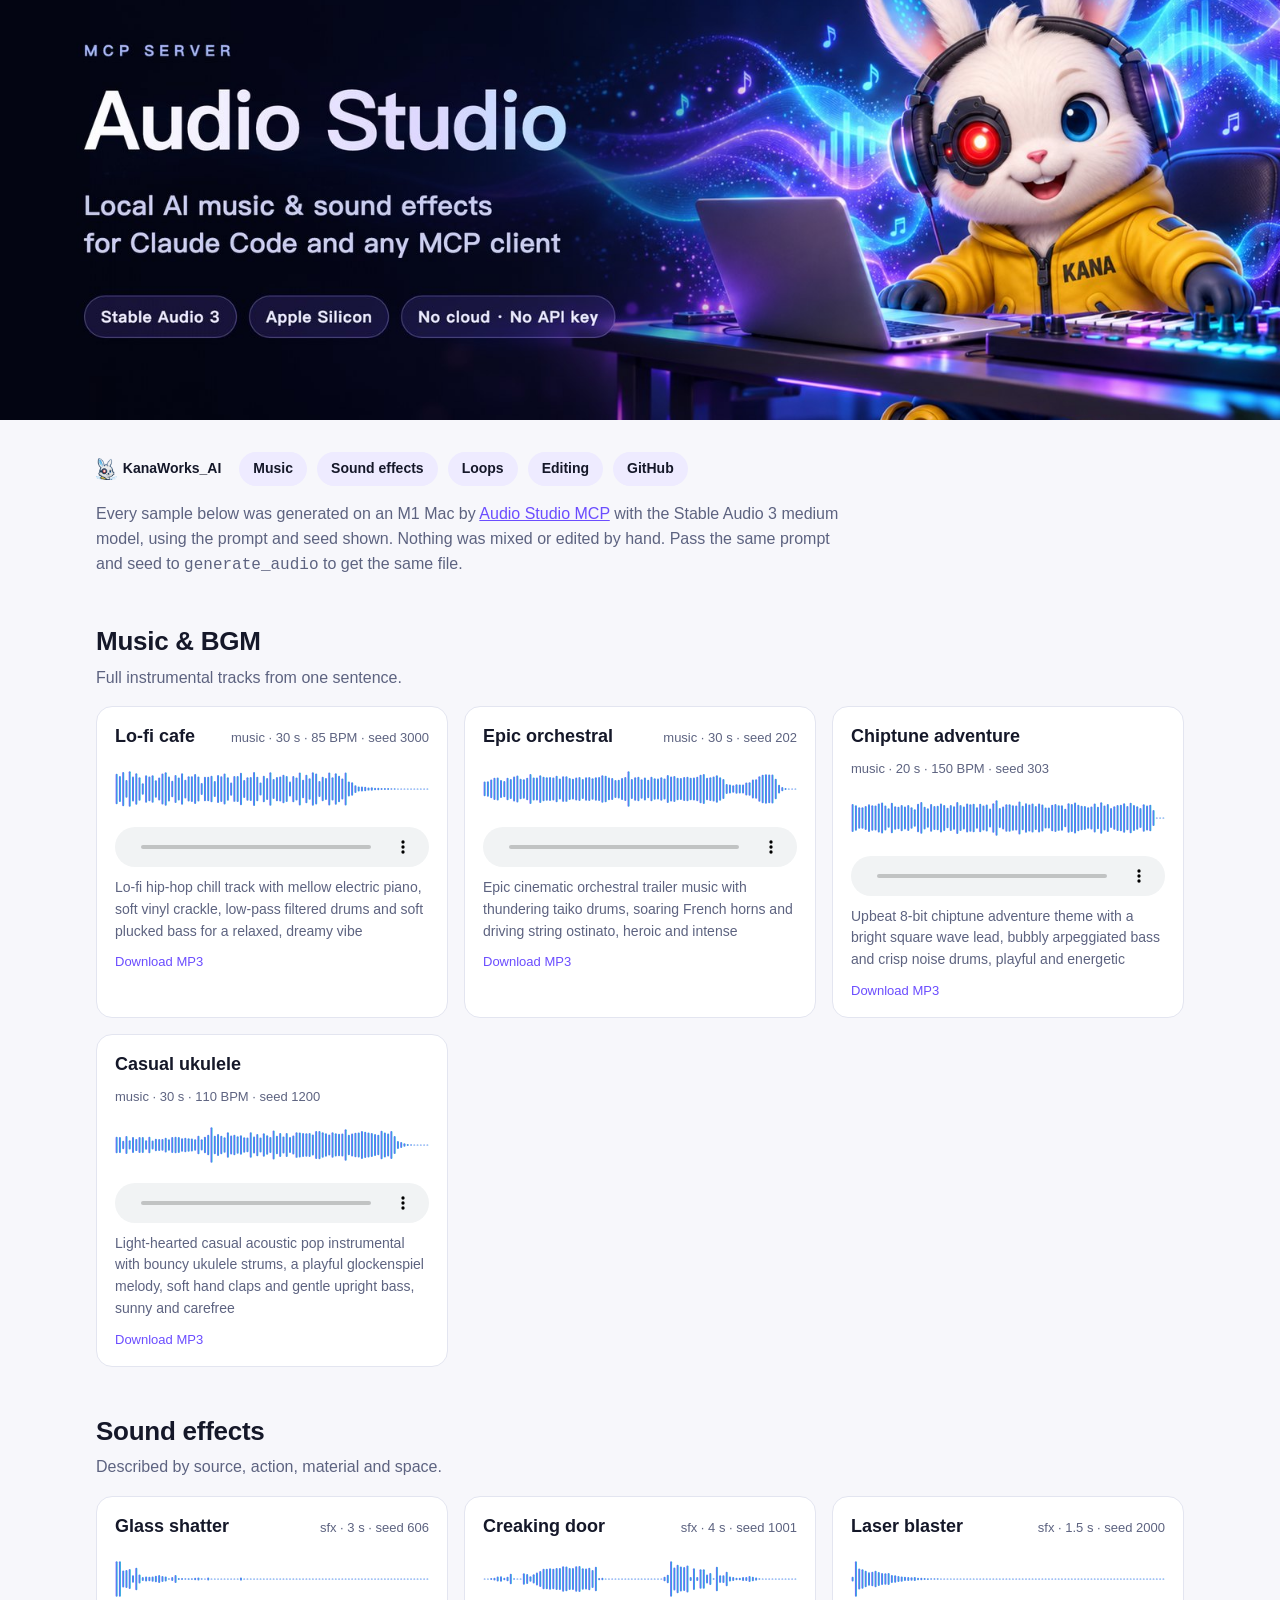
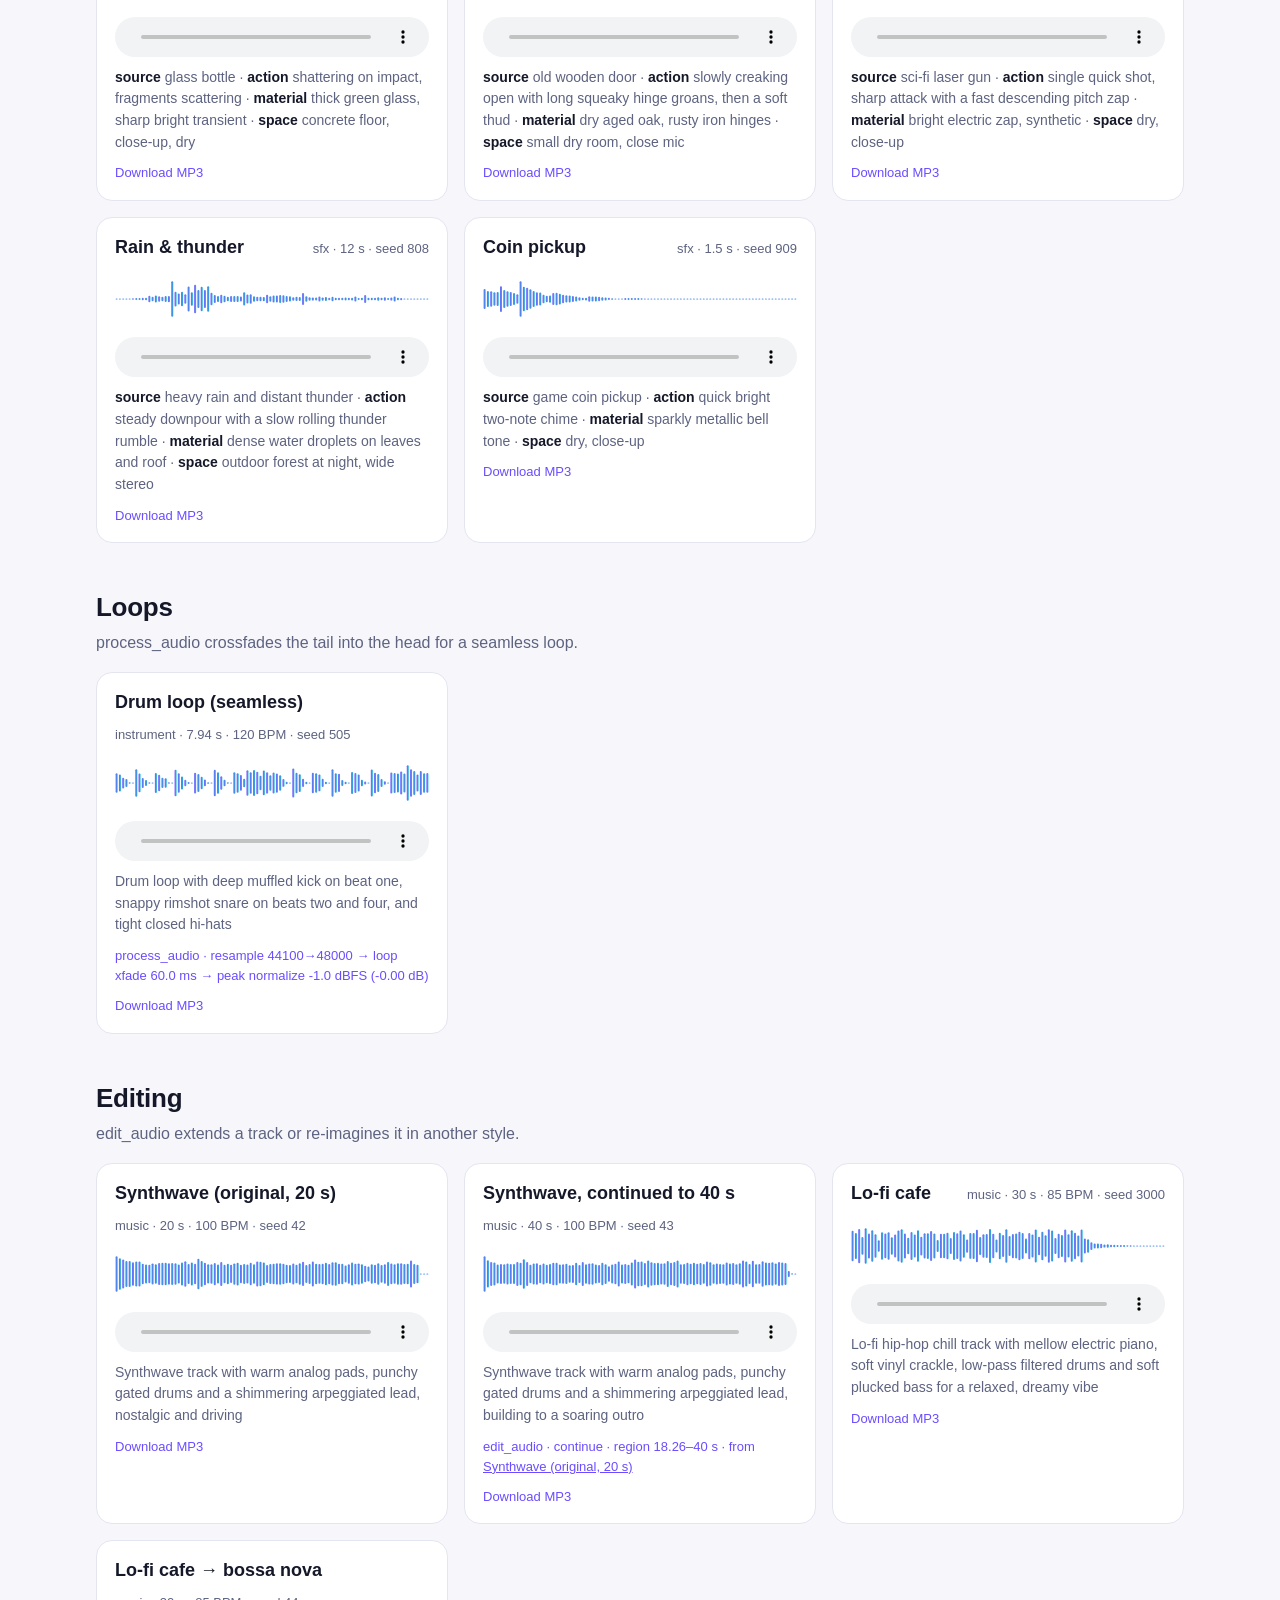
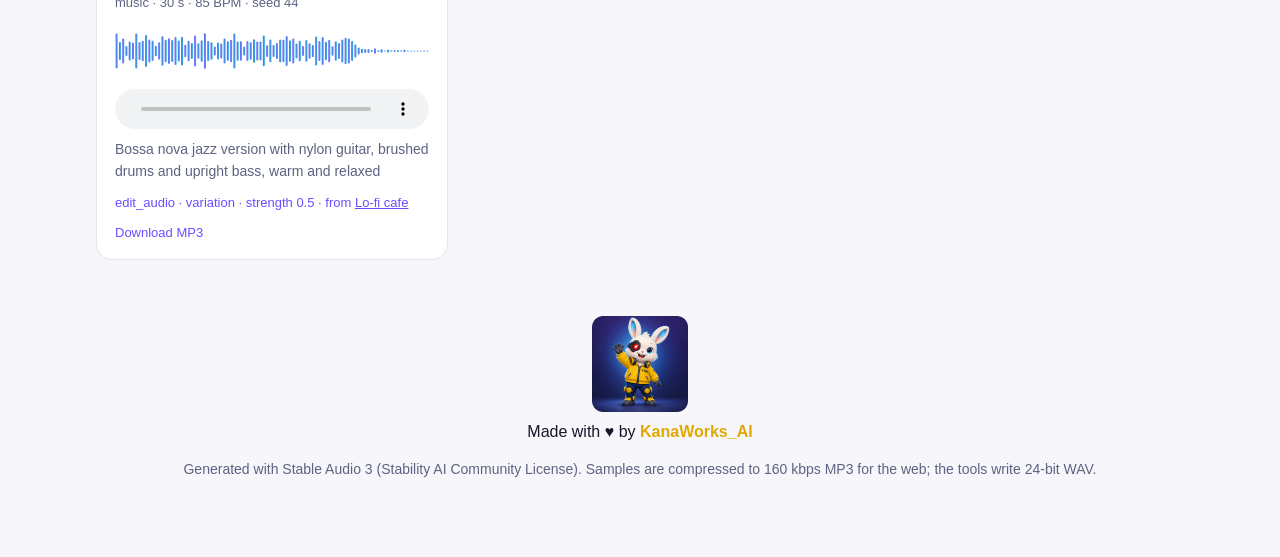
==== docs/index.html @ 9f27b7d8 "Audio Studio MCP: local Stable Audio 3 music and sound effects for MCP clients Local-only MCP server" ====
<!doctype html><html lang="en"><head><meta charset="utf-8"><meta name="viewport" content="width=device-width,initial-scale=1">
<title>Audio Studio MCP · Samples</title>
<meta name="description" content="Music and sound effects generated locally by Audio Studio MCP with Stable Audio 3 on an Apple Silicon Mac.">
<meta property="og:image" content="https://kanaworksai-hue.github.io/audio-studio-mcp/assets/social-preview.jpg">
<link rel="icon" href="brand/favicon.png">
<style>
:root{--bg:#f7f7fb;--card:#fff;--fg:#151829;--muted:#5d6380;--line:#e3e5f0;--accent:#6b4dff;--chip:#eeebff}
@media (prefers-color-scheme:dark){:root{--bg:#0a0c18;--card:#131731;--fg:#eceefb;--muted:#9aa0c3;--line:#262b4a;--accent:#9d88ff;--chip:#1f2148}}
*{box-sizing:border-box} body{margin:0;background:var(--bg);color:var(--fg);font:16px/1.55 -apple-system,BlinkMacSystemFont,"Segoe UI",Roboto,"PingFang SC","Hiragino Sans",sans-serif}
.hero img{display:block;width:100%;max-height:420px;object-fit:cover}
main{max-width:1120px;margin:0 auto;padding:24px 16px 64px}
nav{display:flex;gap:10px;flex-wrap:wrap;margin:8px 0 8px} nav a.brand{display:inline-flex;align-items:center;gap:6px;background:none;padding:6px 8px 6px 0} nav a.brand img{height:22px}
nav a{padding:6px 14px;border-radius:999px;background:var(--chip);color:var(--fg);text-decoration:none;font-weight:600;font-size:14px}
.intro{color:var(--muted);max-width:760px;overflow-wrap:anywhere} .intro a{color:var(--accent)}
h2{margin:44px 0 4px;font-size:26px;letter-spacing:-.01em} .lead{margin:0 0 16px;color:var(--muted)}
.grid{display:grid;grid-template-columns:repeat(auto-fill,minmax(min(100%,320px),1fr));gap:16px}
.card{background:var(--card);border:1px solid var(--line);border-radius:16px;padding:16px 18px;display:flex;flex-direction:column;gap:10px;scroll-margin-top:16px}
.card:target{outline:2px solid var(--accent)}
.card header{display:flex;justify-content:space-between;align-items:baseline;gap:8px;flex-wrap:wrap}
h3{margin:0;font-size:18px} .meta{font-size:13px;color:var(--muted)}
.wave{width:100%;height:56px} audio{width:100%;height:40px}
.prompt{margin:0;font-size:14px;color:var(--muted)} .prompt b{color:var(--fg);font-weight:600}
.edit{font-size:13px;color:var(--accent)} .edit a{color:inherit}
.dl{font-size:13px;color:var(--accent);text-decoration:none;align-self:flex-start}
footer{margin-top:56px;color:var(--muted);font-size:14px;text-align:center} .made{display:inline-flex;flex-direction:column;align-items:center;gap:8px;text-decoration:none;color:var(--fg);font-size:16px} .made b{color:#e0a800} footer a{color:var(--accent)}
</style></head><body>
<div class="hero"><img src="assets/banner-en.jpg" alt="Audio Studio MCP: local AI music and sound effects for Claude Code and any MCP client"></div>
<main><nav><a class="brand" href="https://github.com/kanaworksai-hue"><img src="brand/kanaworks-mark.png" alt="">KanaWorks_AI</a><a href="#music">Music</a><a href="#sfx">Sound effects</a><a href="#loop">Loops</a><a href="#edit">Editing</a><a href="https://github.com/kanaworksai-hue/audio-studio-mcp">GitHub</a></nav>
<p class="intro">Every sample below was generated on an M1 Mac by <a href="https://github.com/kanaworksai-hue/audio-studio-mcp">Audio Studio MCP</a> with the Stable Audio 3 medium model, using the prompt and seed shown. Nothing was mixed or edited by hand. Pass the same prompt and seed to <code>generate_audio</code> to get the same file.</p>
<section id="music"><h2>Music &amp; BGM</h2><p class="lead">Full instrumental tracks from one sentence.</p><div class="grid"><article class="card" id="lofi_cafe"><header><h3>Lo-fi cafe</h3><span class="meta">music · 30 s · 85 BPM · seed 3000</span></header>
<img class="wave" src="samples/lofi_cafe.svg" alt="" loading="lazy"><audio controls preload="none" src="samples/lofi_cafe.mp3"></audio>
<p class="prompt">Lo-fi hip-hop chill track with mellow electric piano, soft vinyl crackle, low-pass filtered drums and soft plucked bass for a relaxed, dreamy vibe</p><a class="dl" href="samples/lofi_cafe.mp3" download>Download MP3</a></article><article class="card" id="epic_orchestral"><header><h3>Epic orchestral</h3><span class="meta">music · 30 s · seed 202</span></header>
<img class="wave" src="samples/epic_orchestral.svg" alt="" loading="lazy"><audio controls preload="none" src="samples/epic_orchestral.mp3"></audio>
<p class="prompt">Epic cinematic orchestral trailer music with thundering taiko drums, soaring French horns and driving string ostinato, heroic and intense</p><a class="dl" href="samples/epic_orchestral.mp3" download>Download MP3</a></article><article class="card" id="chiptune_adventure"><header><h3>Chiptune adventure</h3><span class="meta">music · 20 s · 150 BPM · seed 303</span></header>
<img class="wave" src="samples/chiptune_adventure.svg" alt="" loading="lazy"><audio controls preload="none" src="samples/chiptune_adventure.mp3"></audio>
<p class="prompt">Upbeat 8-bit chiptune adventure theme with a bright square wave lead, bubbly arpeggiated bass and crisp noise drums, playful and energetic</p><a class="dl" href="samples/chiptune_adventure.mp3" download>Download MP3</a></article><article class="card" id="casual_ukulele"><header><h3>Casual ukulele</h3><span class="meta">music · 30 s · 110 BPM · seed 1200</span></header>
<img class="wave" src="samples/casual_ukulele.svg" alt="" loading="lazy"><audio controls preload="none" src="samples/casual_ukulele.mp3"></audio>
<p class="prompt">Light-hearted casual acoustic pop instrumental with bouncy ukulele strums, a playful glockenspiel melody, soft hand claps and gentle upright bass, sunny and carefree</p><a class="dl" href="samples/casual_ukulele.mp3" download>Download MP3</a></article></div></section><section id="sfx"><h2>Sound effects</h2><p class="lead">Described by source, action, material and space.</p><div class="grid"><article class="card" id="glass_shatter"><header><h3>Glass shatter</h3><span class="meta">sfx · 3 s · seed 606</span></header>
<img class="wave" src="samples/glass_shatter.svg" alt="" loading="lazy"><audio controls preload="none" src="samples/glass_shatter.mp3"></audio>
<p class="prompt"><b>source</b> glass bottle · <b>action</b> shattering on impact, fragments scattering · <b>material</b> thick green glass, sharp bright transient · <b>space</b> concrete floor, close-up, dry</p><a class="dl" href="samples/glass_shatter.mp3" download>Download MP3</a></article><article class="card" id="door_creak"><header><h3>Creaking door</h3><span class="meta">sfx · 4 s · seed 1001</span></header>
<img class="wave" src="samples/door_creak.svg" alt="" loading="lazy"><audio controls preload="none" src="samples/door_creak.mp3"></audio>
<p class="prompt"><b>source</b> old wooden door · <b>action</b> slowly creaking open with long squeaky hinge groans, then a soft thud · <b>material</b> dry aged oak, rusty iron hinges · <b>space</b> small dry room, close mic</p><a class="dl" href="samples/door_creak.mp3" download>Download MP3</a></article><article class="card" id="laser_blaster"><header><h3>Laser blaster</h3><span class="meta">sfx · 1.5 s · seed 2000</span></header>
<img class="wave" src="samples/laser_blaster.svg" alt="" loading="lazy"><audio controls preload="none" src="samples/laser_blaster.mp3"></audio>
<p class="prompt"><b>source</b> sci-fi laser gun · <b>action</b> single quick shot, sharp attack with a fast descending pitch zap · <b>material</b> bright electric zap, synthetic · <b>space</b> dry, close-up</p><a class="dl" href="samples/laser_blaster.mp3" download>Download MP3</a></article><article class="card" id="rain_thunder"><header><h3>Rain &amp; thunder</h3><span class="meta">sfx · 12 s · seed 808</span></header>
<img class="wave" src="samples/rain_thunder.svg" alt="" loading="lazy"><audio controls preload="none" src="samples/rain_thunder.mp3"></audio>
<p class="prompt"><b>source</b> heavy rain and distant thunder · <b>action</b> steady downpour with a slow rolling thunder rumble · <b>material</b> dense water droplets on leaves and roof · <b>space</b> outdoor forest at night, wide stereo</p><a class="dl" href="samples/rain_thunder.mp3" download>Download MP3</a></article><article class="card" id="coin_pickup"><header><h3>Coin pickup</h3><span class="meta">sfx · 1.5 s · seed 909</span></header>
<img class="wave" src="samples/coin_pickup.svg" alt="" loading="lazy"><audio controls preload="none" src="samples/coin_pickup.mp3"></audio>
<p class="prompt"><b>source</b> game coin pickup · <b>action</b> quick bright two-note chime · <b>material</b> sparkly metallic bell tone · <b>space</b> dry, close-up</p><a class="dl" href="samples/coin_pickup.mp3" download>Download MP3</a></article></div></section><section id="loop"><h2>Loops</h2><p class="lead">process_audio crossfades the tail into the head for a seamless loop.</p><div class="grid"><article class="card" id="drum_loop_seamless"><header><h3>Drum loop (seamless)</h3><span class="meta">instrument · 7.94 s · 120 BPM · seed 505</span></header>
<img class="wave" src="samples/drum_loop_seamless.svg" alt="" loading="lazy"><audio controls preload="none" src="samples/drum_loop_seamless.mp3"></audio>
<p class="prompt">Drum loop with deep muffled kick on beat one, snappy rimshot snare on beats two and four, and tight closed hi-hats</p><div class="edit">process_audio · resample 44100→48000 → loop xfade 60.0 ms → peak normalize -1.0 dBFS (-0.00 dB)</div><a class="dl" href="samples/drum_loop_seamless.mp3" download>Download MP3</a></article></div></section><section id="edit"><h2>Editing</h2><p class="lead">edit_audio extends a track or re-imagines it in another style.</p><div class="grid"><article class="card" id="synthwave_drive"><header><h3>Synthwave (original, 20 s)</h3><span class="meta">music · 20 s · 100 BPM · seed 42</span></header>
<img class="wave" src="samples/synthwave_drive.svg" alt="" loading="lazy"><audio controls preload="none" src="samples/synthwave_drive.mp3"></audio>
<p class="prompt">Synthwave track with warm analog pads, punchy gated drums and a shimmering arpeggiated lead, nostalgic and driving</p><a class="dl" href="samples/synthwave_drive.mp3" download>Download MP3</a></article><article class="card" id="synthwave_drive_extended"><header><h3>Synthwave, continued to 40 s</h3><span class="meta">music · 40 s · 100 BPM · seed 43</span></header>
<img class="wave" src="samples/synthwave_drive_extended.svg" alt="" loading="lazy"><audio controls preload="none" src="samples/synthwave_drive_extended.mp3"></audio>
<p class="prompt">Synthwave track with warm analog pads, punchy gated drums and a shimmering arpeggiated lead, building to a soaring outro</p><div class="edit">edit_audio · continue · region 18.26–40 s · from <a href="#synthwave_drive">Synthwave (original, 20 s)</a></div><a class="dl" href="samples/synthwave_drive_extended.mp3" download>Download MP3</a></article><article class="card" id="lofi_cafe-again"><header><h3>Lo-fi cafe</h3><span class="meta">music · 30 s · 85 BPM · seed 3000</span></header>
<img class="wave" src="samples/lofi_cafe.svg" alt="" loading="lazy"><audio controls preload="none" src="samples/lofi_cafe.mp3"></audio>
<p class="prompt">Lo-fi hip-hop chill track with mellow electric piano, soft vinyl crackle, low-pass filtered drums and soft plucked bass for a relaxed, dreamy vibe</p><a class="dl" href="samples/lofi_cafe.mp3" download>Download MP3</a></article><article class="card" id="lofi_cafe_bossa"><header><h3>Lo-fi cafe → bossa nova</h3><span class="meta">music · 30 s · 85 BPM · seed 44</span></header>
<img class="wave" src="samples/lofi_cafe_bossa.svg" alt="" loading="lazy"><audio controls preload="none" src="samples/lofi_cafe_bossa.mp3"></audio>
<p class="prompt">Bossa nova jazz version with nylon guitar, brushed drums and upright bass, warm and relaxed</p><div class="edit">edit_audio · variation · strength 0.5 · from <a href="#lofi_cafe">Lo-fi cafe</a></div><a class="dl" href="samples/lofi_cafe_bossa.mp3" download>Download MP3</a></article></div></section>
<footer><a class="made" href="https://x.com/KanaWorks_AI"><img src="brand/kana-wave.png" alt="Kana, the KanaWorks_AI mascot, waving" width="96" height="96"><span>Made with ♥ by <b>KanaWorks_AI</b></span></a><p>Generated with Stable Audio 3 (Stability AI Community License). Samples are compressed to 160 kbps MP3 for the web; the tools write 24-bit WAV.</p></footer>
</main></body></html>
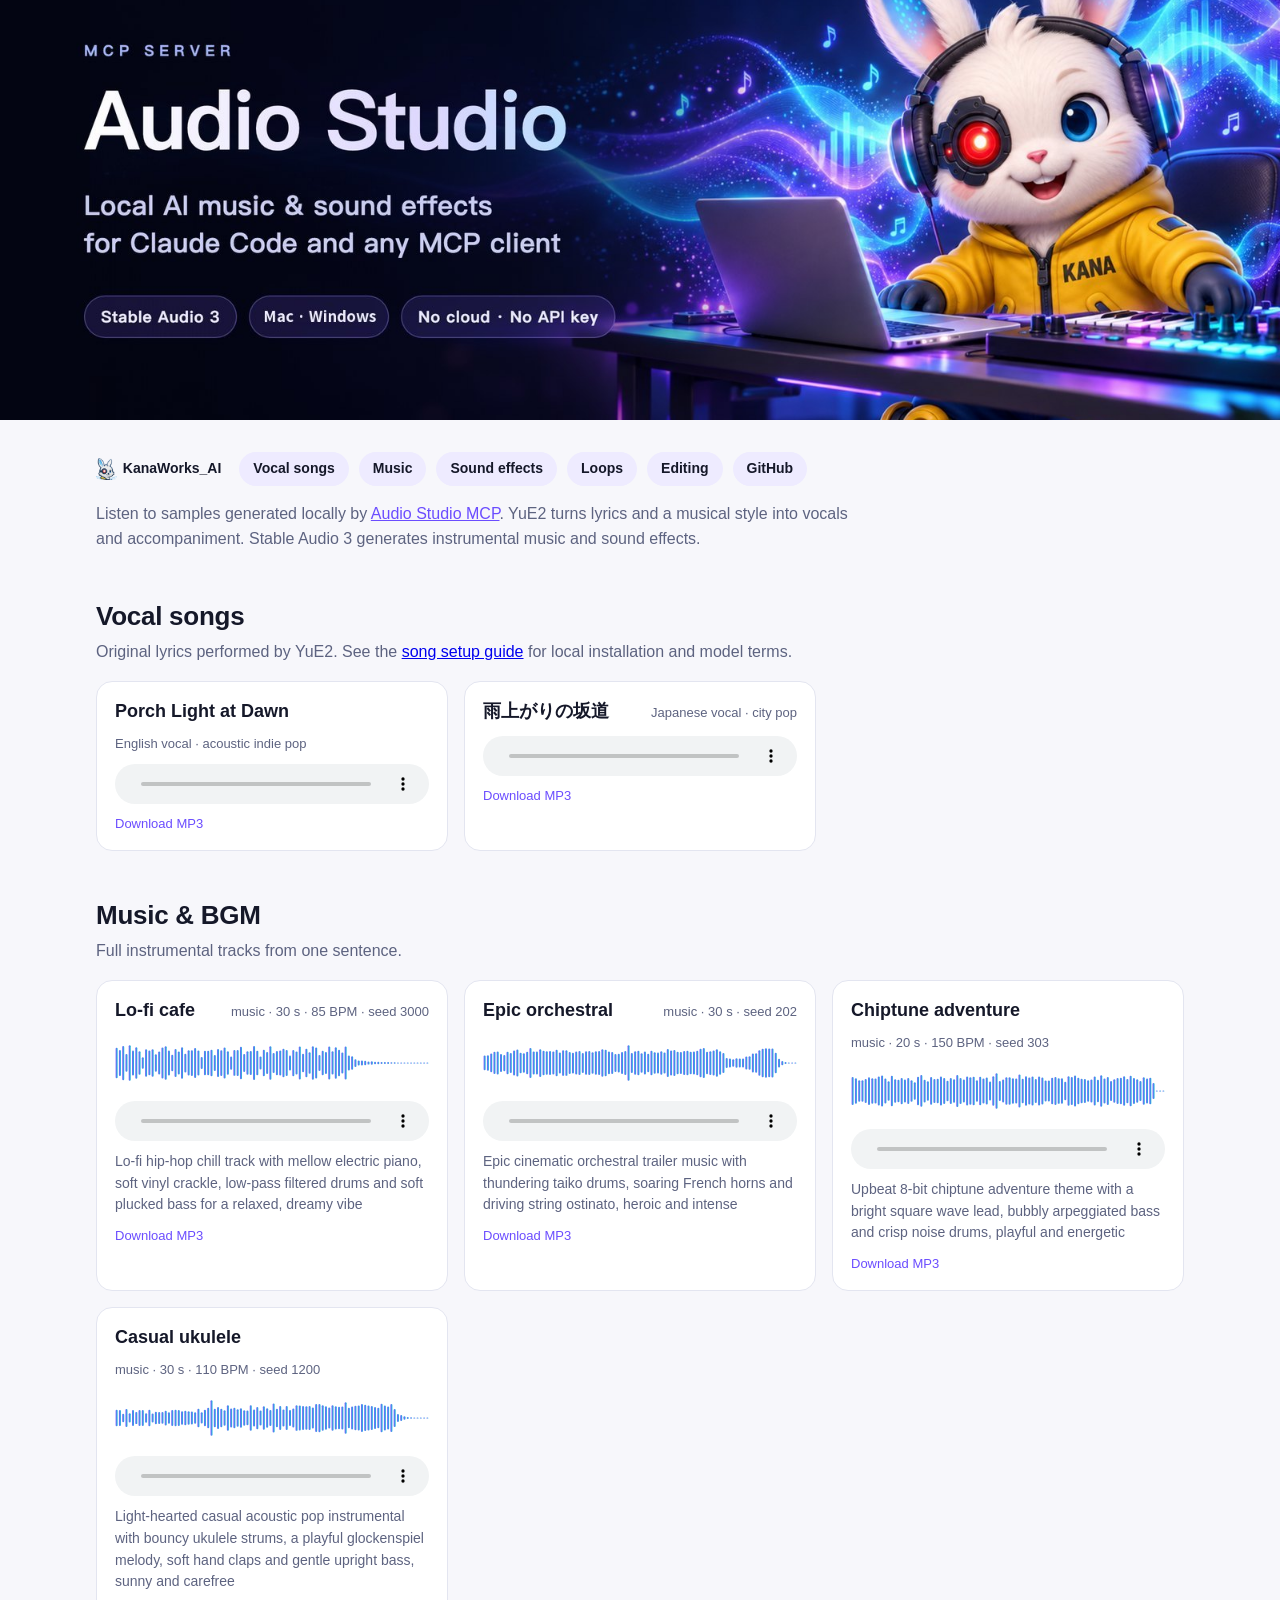
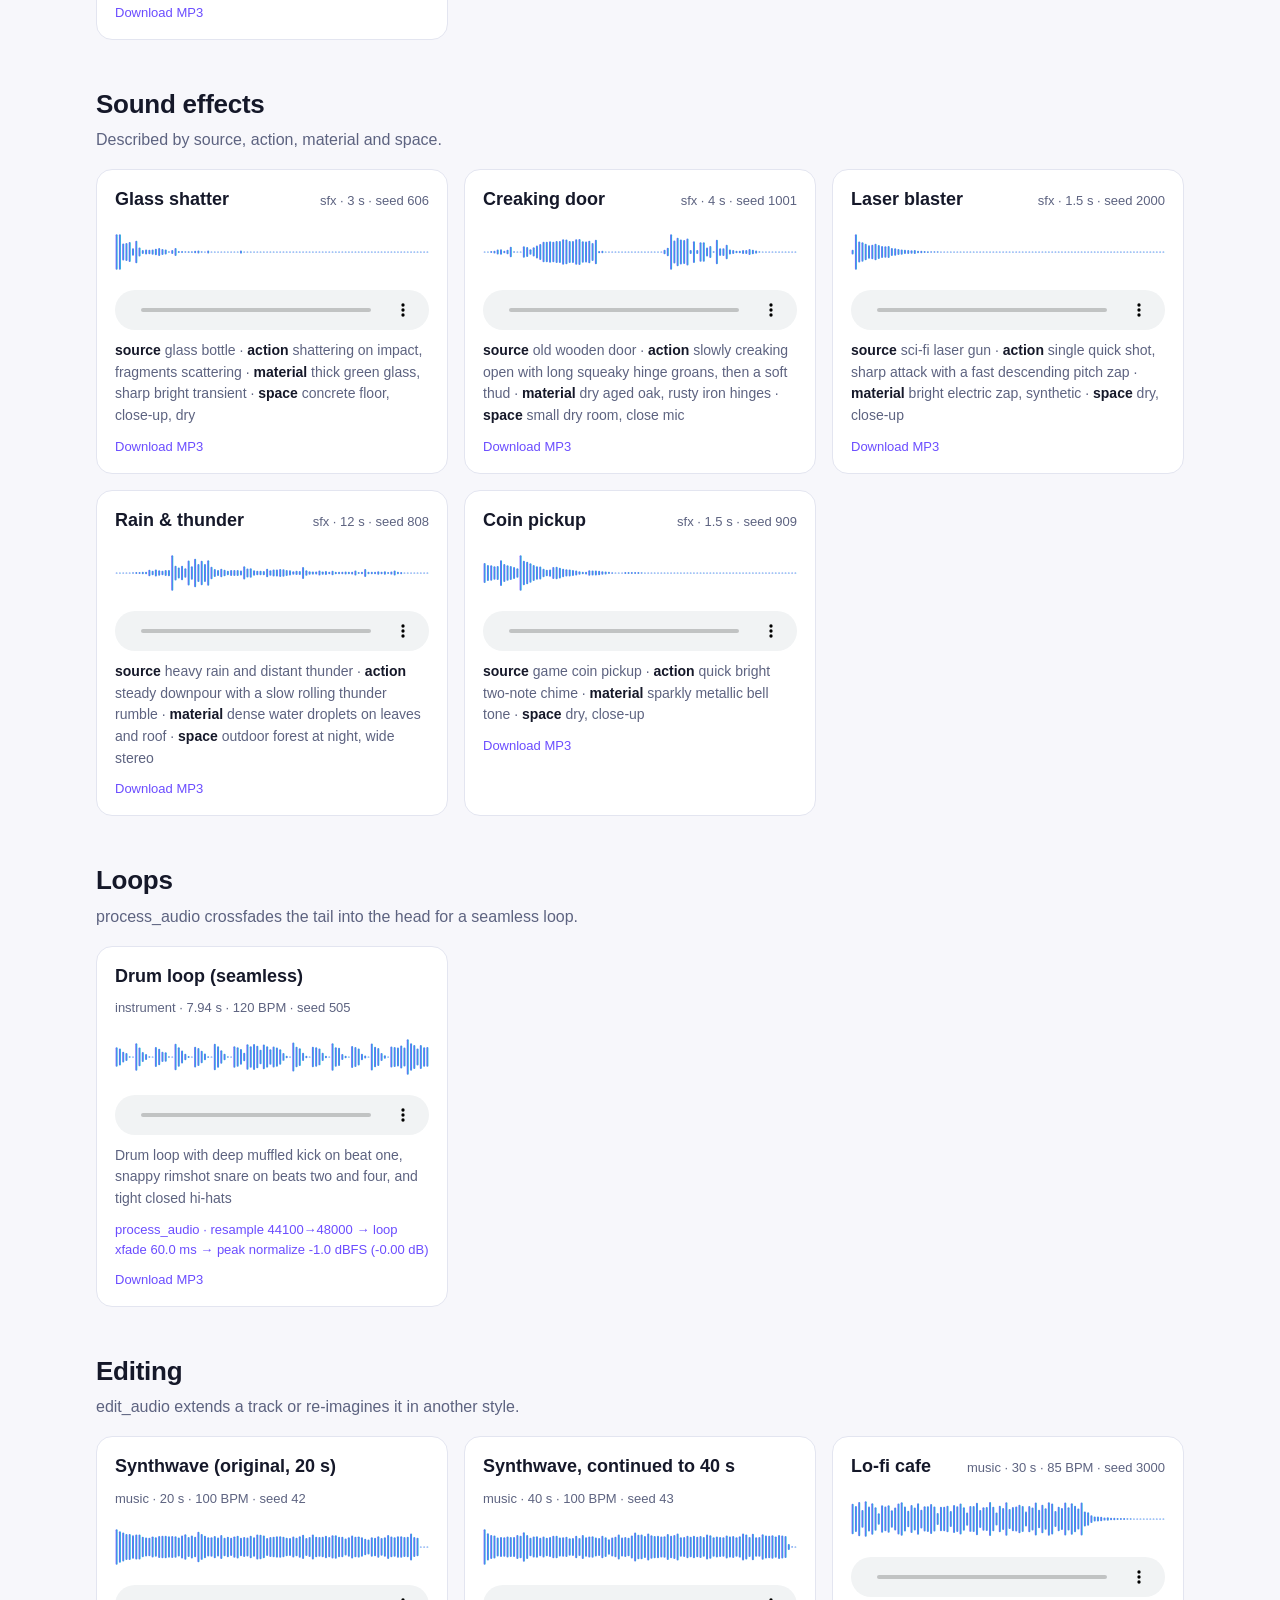
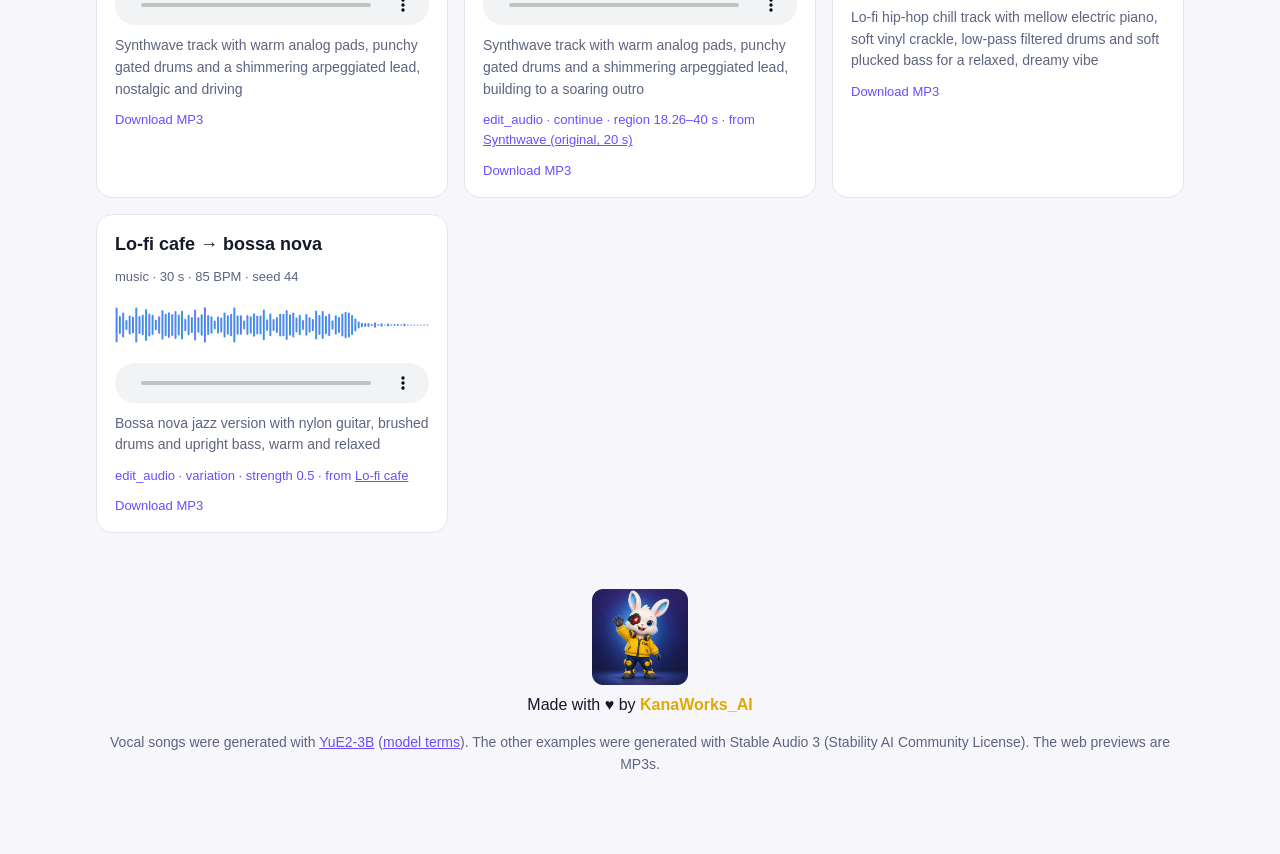
==== commit eadfd2c4: "Document vocal songs and add English and Japanese demos" ====
--- a/docs/index.html
+++ b/docs/index.html
@@ -1,6 +1,6 @@
 <!doctype html><html lang="en"><head><meta charset="utf-8"><meta name="viewport" content="width=device-width,initial-scale=1">
 <title>Audio Studio MCP · Samples</title>
-<meta name="description" content="Music and sound effects generated locally by Audio Studio MCP with Stable Audio 3 on an Apple Silicon Mac.">
+<meta name="description" content="Listen to vocal songs, instrumental music and sound effects generated locally by Audio Studio MCP.">
 <meta property="og:image" content="https://kanaworksai-hue.github.io/audio-studio-mcp/assets/social-preview.jpg">
 <link rel="icon" href="brand/favicon.png">
 <style>
@@ -24,9 +24,25 @@
 .dl{font-size:13px;color:var(--accent);text-decoration:none;align-self:flex-start}
 footer{margin-top:56px;color:var(--muted);font-size:14px;text-align:center} .made{display:inline-flex;flex-direction:column;align-items:center;gap:8px;text-decoration:none;color:var(--fg);font-size:16px} .made b{color:#e0a800} footer a{color:var(--accent)}
 </style></head><body>
-<div class="hero"><img src="assets/banner-en.jpg" alt="Audio Studio MCP: local AI music and sound effects for Claude Code and any MCP client"></div>
-<main><nav><a class="brand" href="https://github.com/kanaworksai-hue"><img src="brand/kanaworks-mark.png" alt="">KanaWorks_AI</a><a href="#music">Music</a><a href="#sfx">Sound effects</a><a href="#loop">Loops</a><a href="#edit">Editing</a><a href="https://github.com/kanaworksai-hue/audio-studio-mcp">GitHub</a></nav>
-<p class="intro">Every sample below was generated on an M1 Mac by <a href="https://github.com/kanaworksai-hue/audio-studio-mcp">Audio Studio MCP</a> with the Stable Audio 3 medium model, using the prompt and seed shown. Nothing was mixed or edited by hand. Pass the same prompt and seed to <code>generate_audio</code> to get the same file.</p>
+<div class="hero"><img src="assets/banner-en.jpg" alt="Audio Studio MCP: local vocal songs, instrumental music and sound effects for Claude Code and other MCP clients"></div>
+<main><nav><a class="brand" href="https://github.com/kanaworksai-hue"><img src="brand/kanaworks-mark.png" alt="">KanaWorks_AI</a><a href="#songs">Vocal songs</a><a href="#music">Music</a><a href="#sfx">Sound effects</a><a href="#loop">Loops</a><a href="#edit">Editing</a><a href="https://github.com/kanaworksai-hue/audio-studio-mcp">GitHub</a></nav>
+<p class="intro">Listen to samples generated locally by <a href="https://github.com/kanaworksai-hue/audio-studio-mcp">Audio Studio MCP</a>. YuE2 turns lyrics and a musical style into vocals and accompaniment. Stable Audio 3 generates instrumental music and sound effects.</p>
+<section id="songs">
+  <h2>Vocal songs</h2>
+  <p class="lead">Original lyrics performed by YuE2. See the <a href="https://github.com/kanaworksai-hue/audio-studio-mcp/blob/main/docs/song-generation.md">song setup guide</a> for local installation and model terms.</p>
+  <div class="grid">
+    <article class="card" id="porch_light_at_dawn">
+      <header><h3>Porch Light at Dawn</h3><span class="meta">English vocal · acoustic indie pop</span></header>
+      <audio controls preload="none" src="samples/porch_light_at_dawn.mp3" aria-label="Listen to Porch Light at Dawn"></audio>
+      <a class="dl" href="samples/porch_light_at_dawn.mp3" download>Download MP3</a>
+    </article>
+    <article class="card" id="ameagari_no_sakamichi">
+      <header><h3 lang="ja">雨上がりの坂道</h3><span class="meta">Japanese vocal · city pop</span></header>
+      <audio controls preload="none" src="samples/ameagari_no_sakamichi.mp3" aria-label="Listen to Ameagari no Sakamichi"></audio>
+      <a class="dl" href="samples/ameagari_no_sakamichi.mp3" download>Download MP3</a>
+    </article>
+  </div>
+</section>
 <section id="music"><h2>Music &amp; BGM</h2><p class="lead">Full instrumental tracks from one sentence.</p><div class="grid"><article class="card" id="lofi_cafe"><header><h3>Lo-fi cafe</h3><span class="meta">music · 30 s · 85 BPM · seed 3000</span></header>
 <img class="wave" src="samples/lofi_cafe.svg" alt="" loading="lazy"><audio controls preload="none" src="samples/lofi_cafe.mp3"></audio>
 <p class="prompt">Lo-fi hip-hop chill track with mellow electric piano, soft vinyl crackle, low-pass filtered drums and soft plucked bass for a relaxed, dreamy vibe</p><a class="dl" href="samples/lofi_cafe.mp3" download>Download MP3</a></article><article class="card" id="epic_orchestral"><header><h3>Epic orchestral</h3><span class="meta">music · 30 s · seed 202</span></header>
@@ -56,5 +72,5 @@
 <p class="prompt">Lo-fi hip-hop chill track with mellow electric piano, soft vinyl crackle, low-pass filtered drums and soft plucked bass for a relaxed, dreamy vibe</p><a class="dl" href="samples/lofi_cafe.mp3" download>Download MP3</a></article><article class="card" id="lofi_cafe_bossa"><header><h3>Lo-fi cafe → bossa nova</h3><span class="meta">music · 30 s · 85 BPM · seed 44</span></header>
 <img class="wave" src="samples/lofi_cafe_bossa.svg" alt="" loading="lazy"><audio controls preload="none" src="samples/lofi_cafe_bossa.mp3"></audio>
 <p class="prompt">Bossa nova jazz version with nylon guitar, brushed drums and upright bass, warm and relaxed</p><div class="edit">edit_audio · variation · strength 0.5 · from <a href="#lofi_cafe">Lo-fi cafe</a></div><a class="dl" href="samples/lofi_cafe_bossa.mp3" download>Download MP3</a></article></div></section>
-<footer><a class="made" href="https://x.com/KanaWorks_AI"><img src="brand/kana-wave.png" alt="Kana, the KanaWorks_AI mascot, waving" width="96" height="96"><span>Made with ♥ by <b>KanaWorks_AI</b></span></a><p>Generated with Stable Audio 3 (Stability AI Community License). Samples are compressed to 160 kbps MP3 for the web; the tools write 24-bit WAV.</p></footer>
+<footer><a class="made" href="https://x.com/KanaWorks_AI"><img src="brand/kana-wave.png" alt="Kana, the KanaWorks_AI mascot, waving" width="96" height="96"><span>Made with ♥ by <b>KanaWorks_AI</b></span></a><p>Vocal songs were generated with <a href="https://huggingface.co/m-a-p/YuE2-3B">YuE2-3B</a> (<a href="https://github.com/multimodal-art-projection/YuE/blob/1116bea76032bee5668e5f097294d082fa0b84f0/MODEL_LICENSE">model terms</a>). The other examples were generated with Stable Audio 3 (Stability AI Community License). The web previews are MP3s.</p></footer>
 </main></body></html>
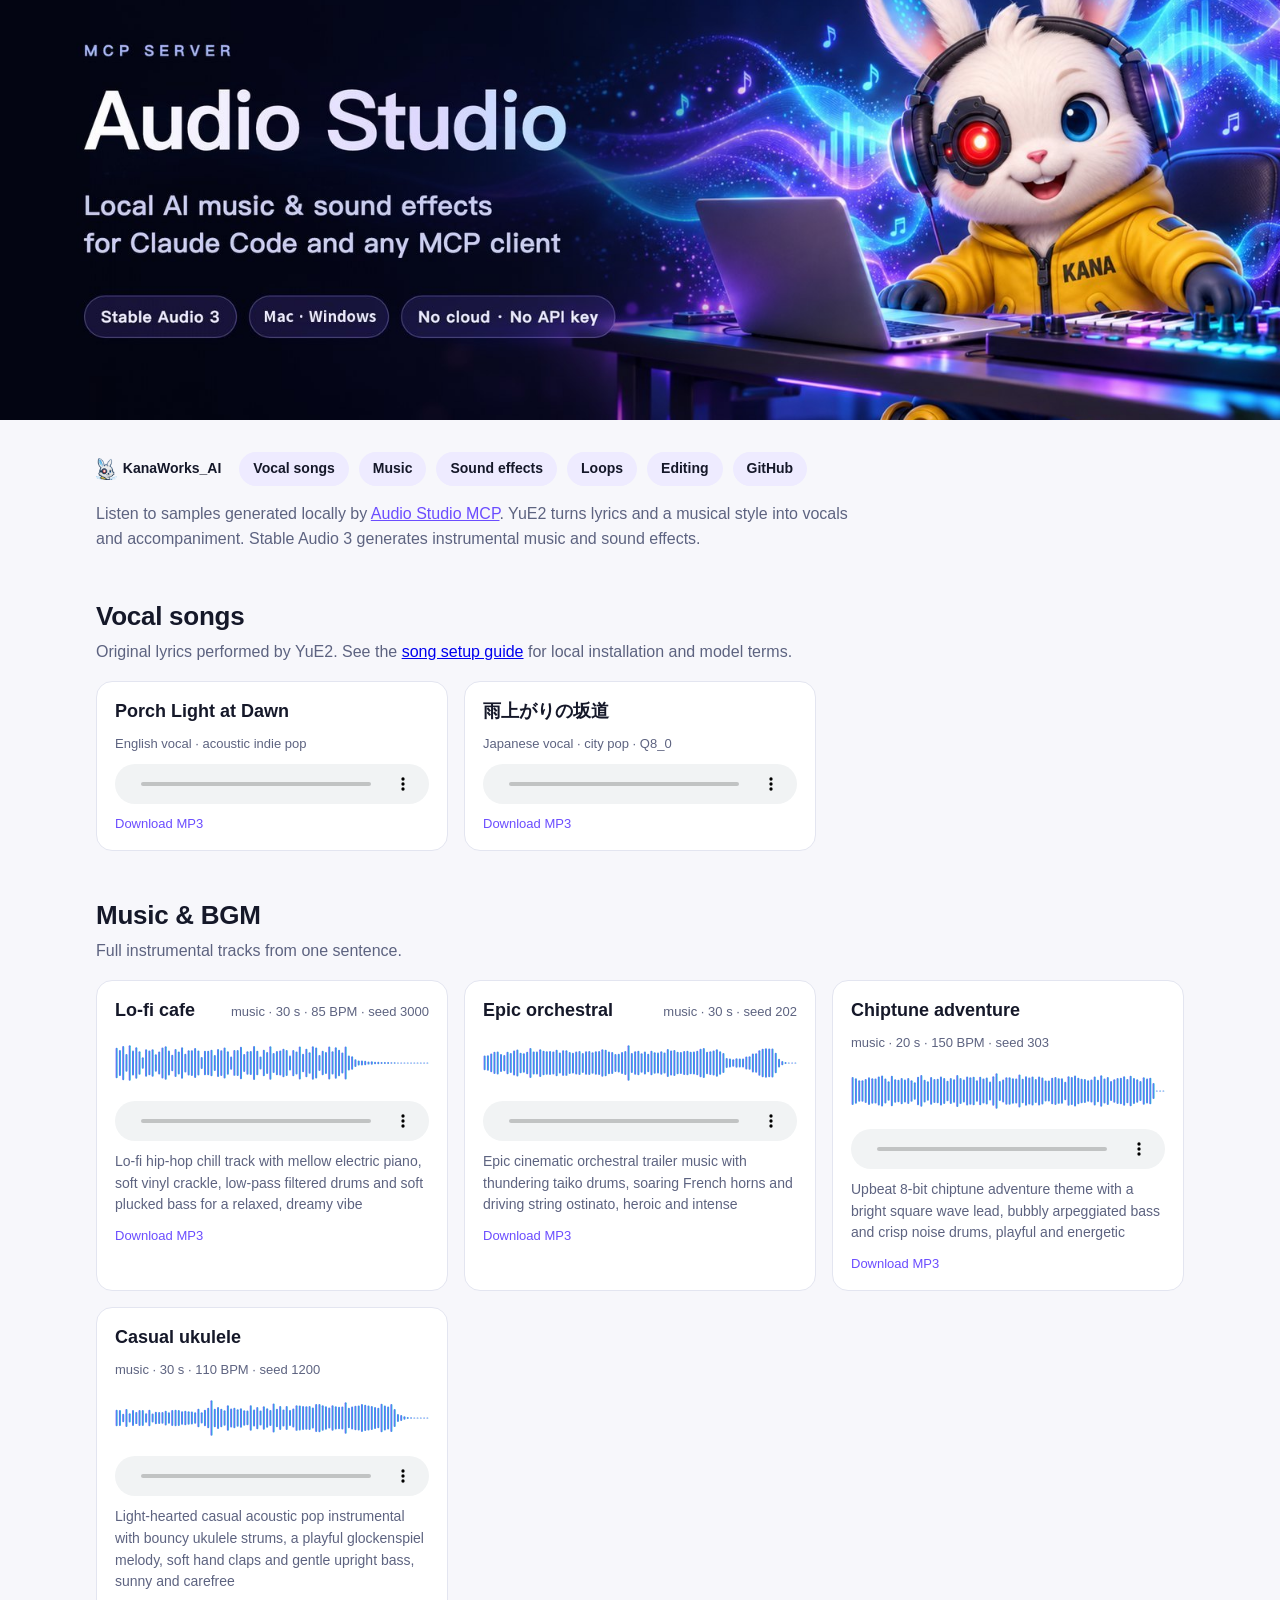
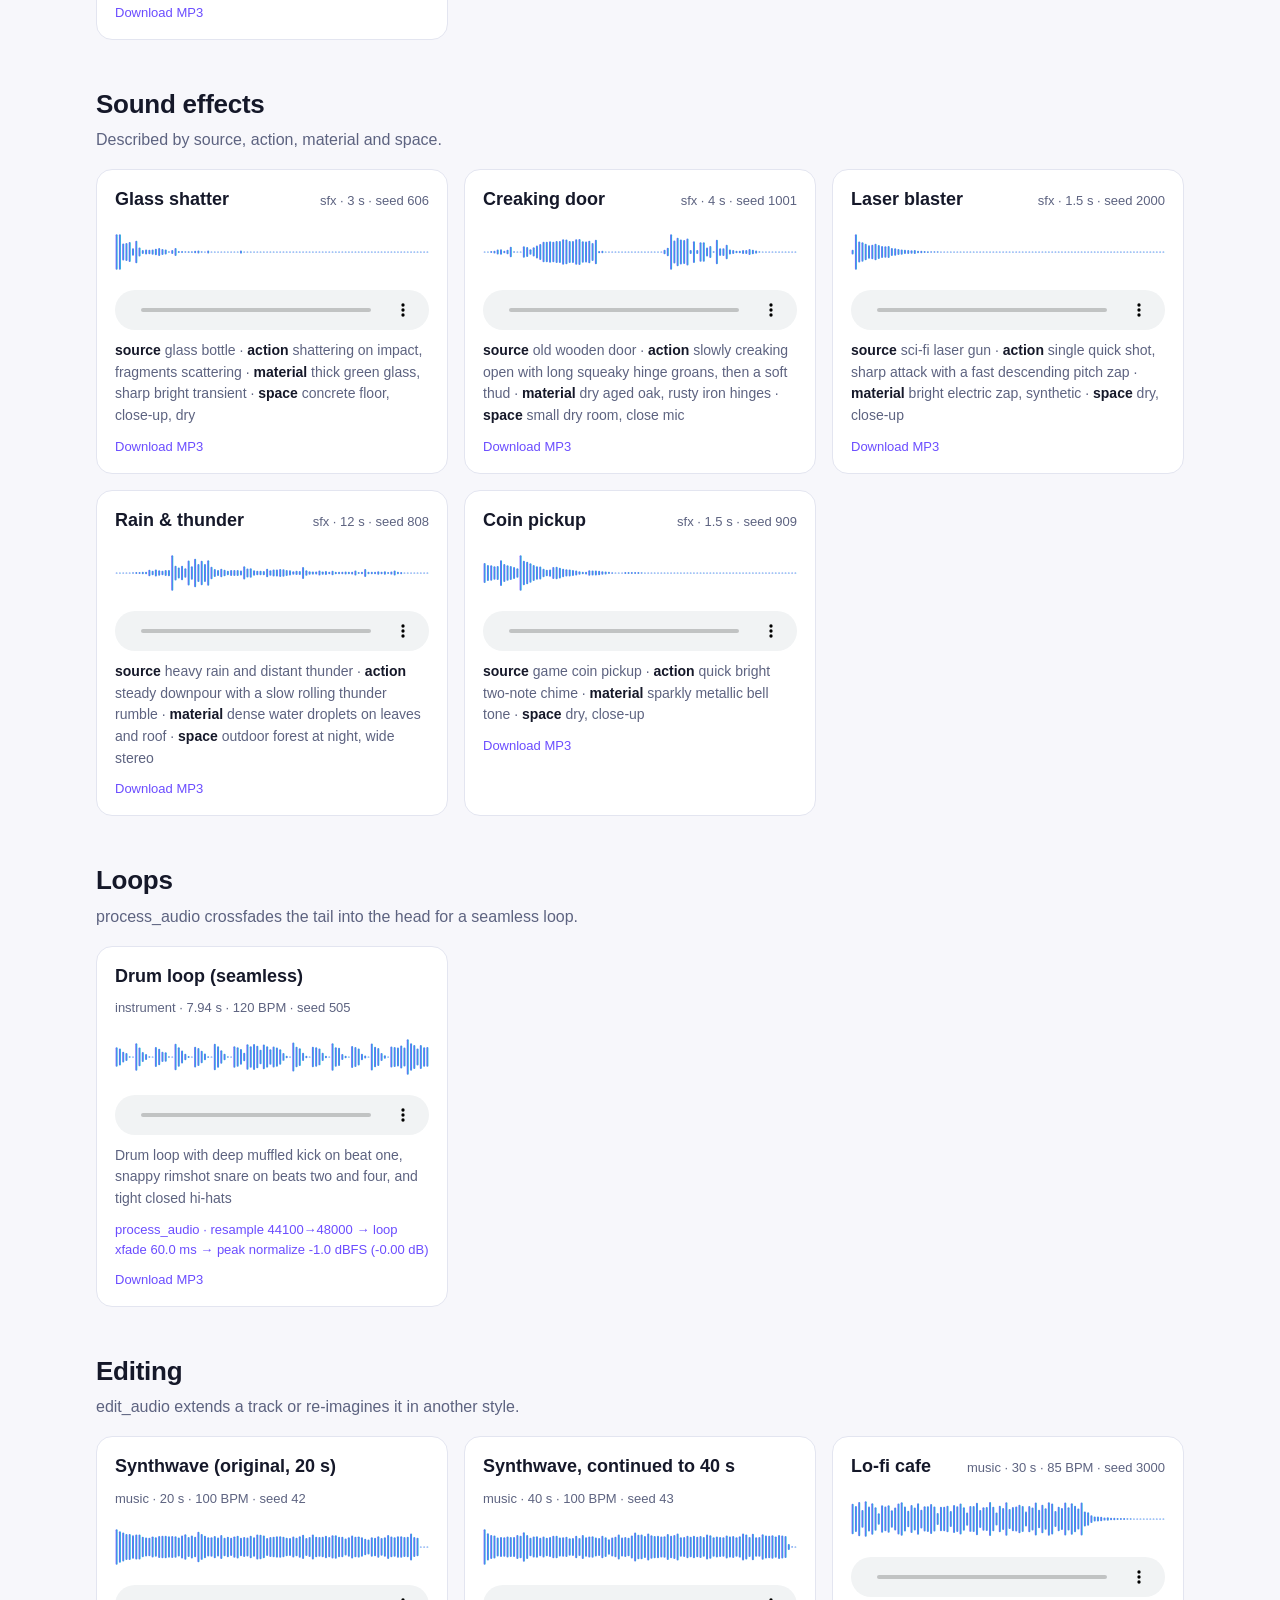
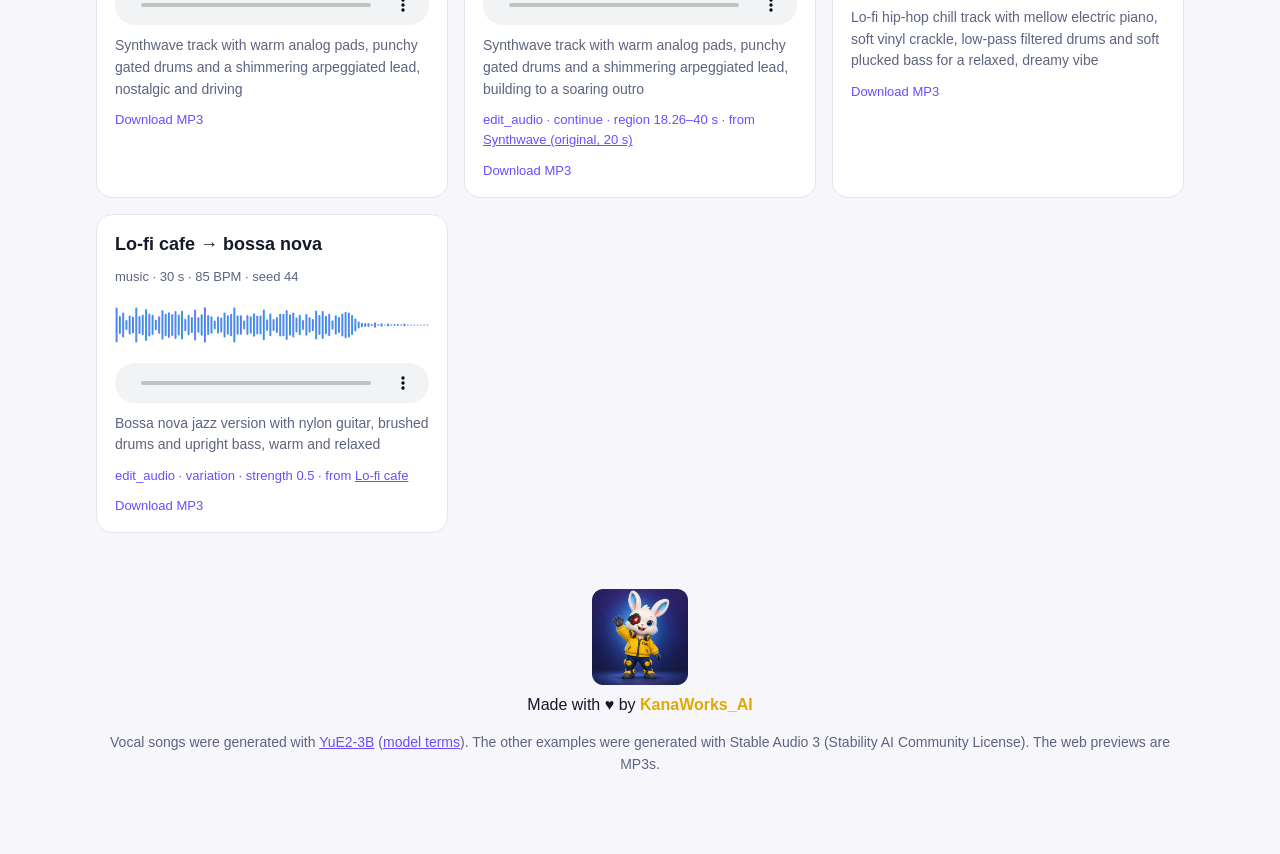
==== commit c1050713: "Use the Q8 recording for the Japanese vocal demo" ====
--- a/docs/index.html
+++ b/docs/index.html
@@ -37,7 +37,7 @@
       <a class="dl" href="samples/porch_light_at_dawn.mp3" download>Download MP3</a>
     </article>
     <article class="card" id="ameagari_no_sakamichi">
-      <header><h3 lang="ja">雨上がりの坂道</h3><span class="meta">Japanese vocal · city pop</span></header>
+      <header><h3 lang="ja">雨上がりの坂道</h3><span class="meta">Japanese vocal · city pop · Q8_0</span></header>
       <audio controls preload="none" src="samples/ameagari_no_sakamichi.mp3" aria-label="Listen to Ameagari no Sakamichi"></audio>
       <a class="dl" href="samples/ameagari_no_sakamichi.mp3" download>Download MP3</a>
     </article>
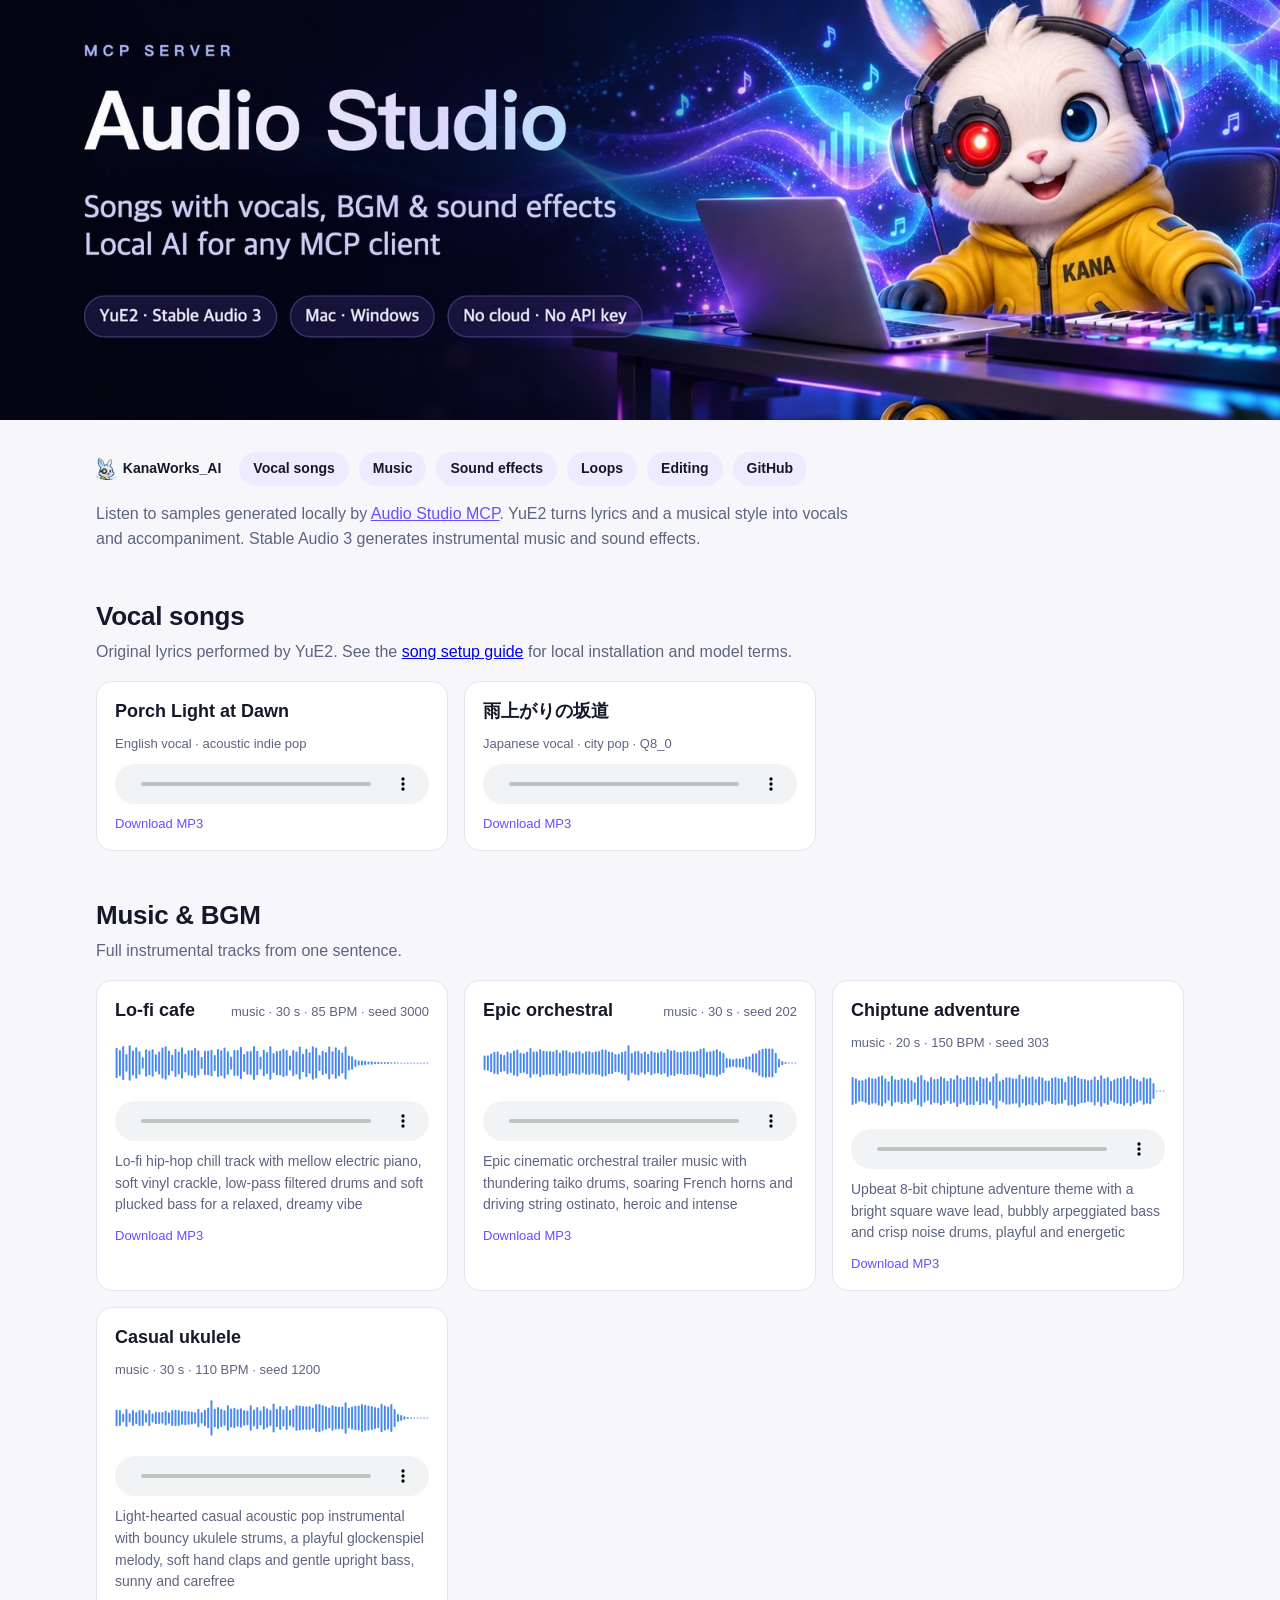
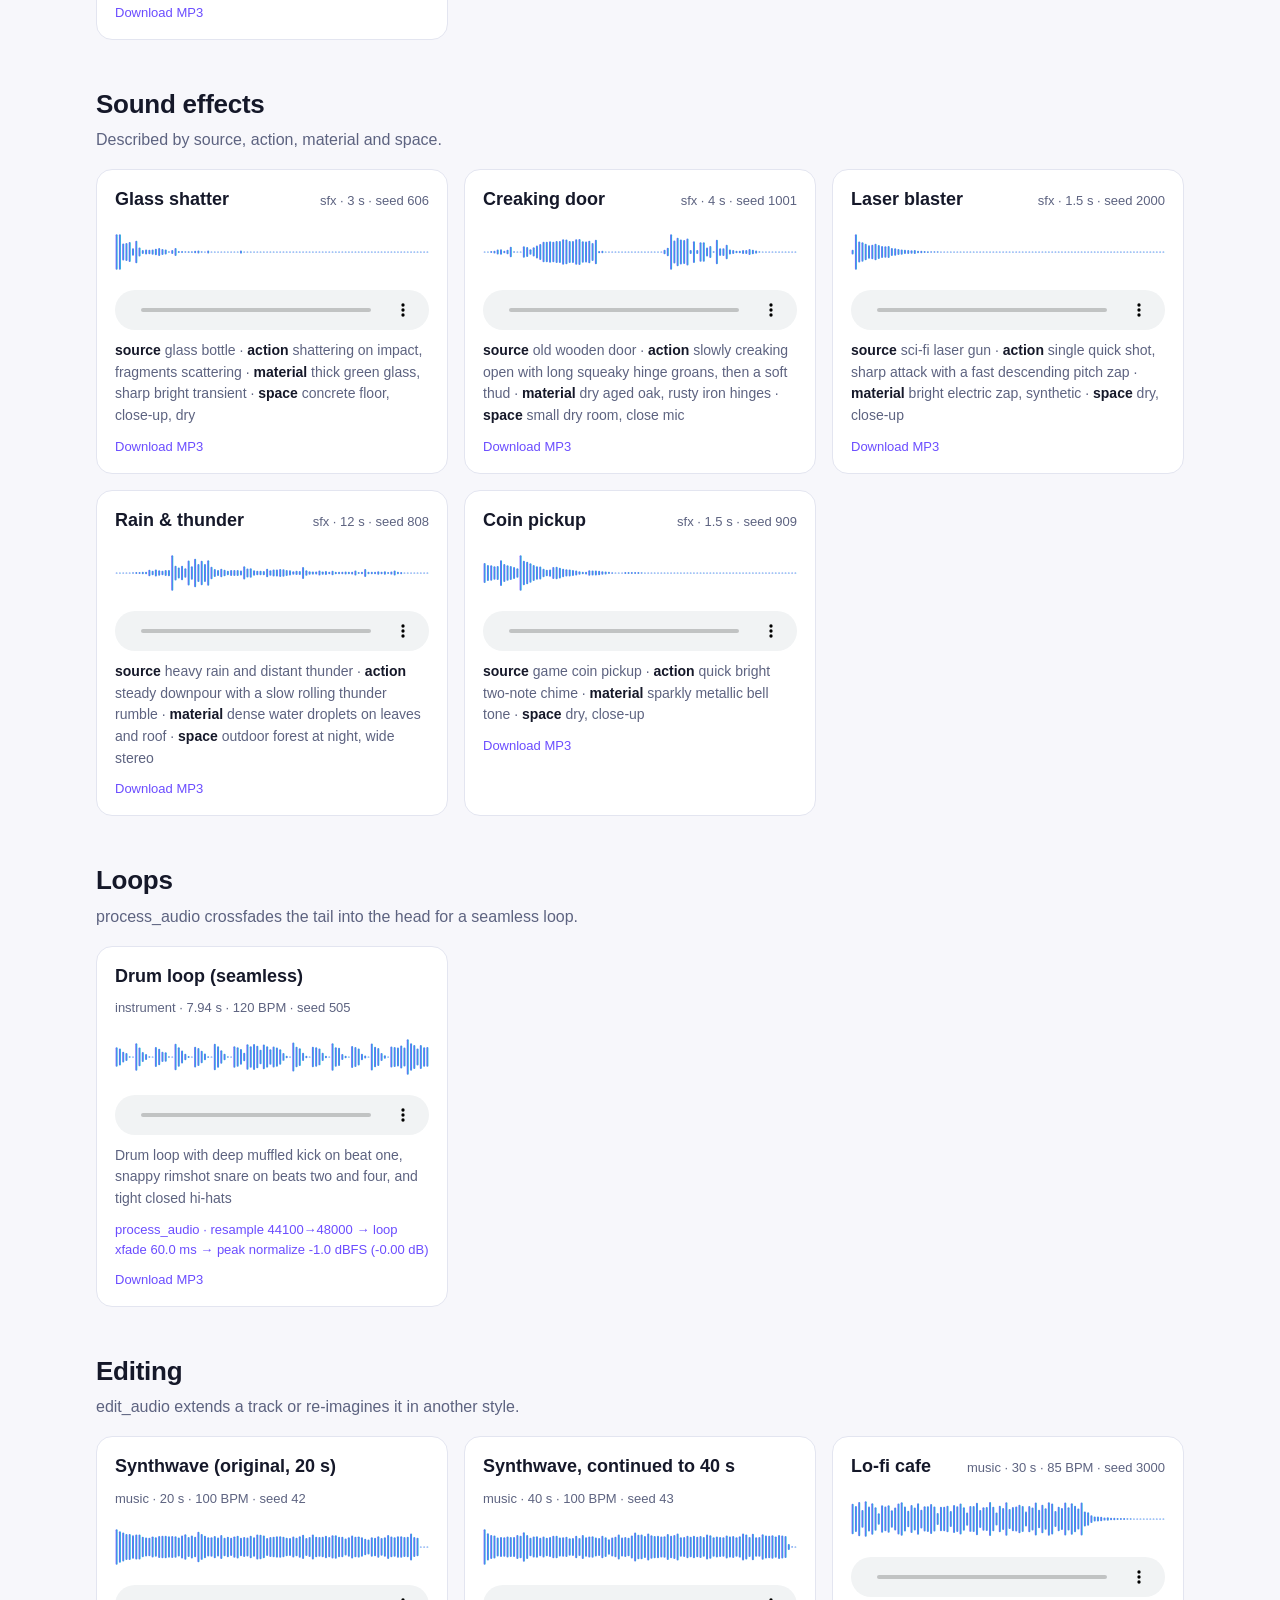
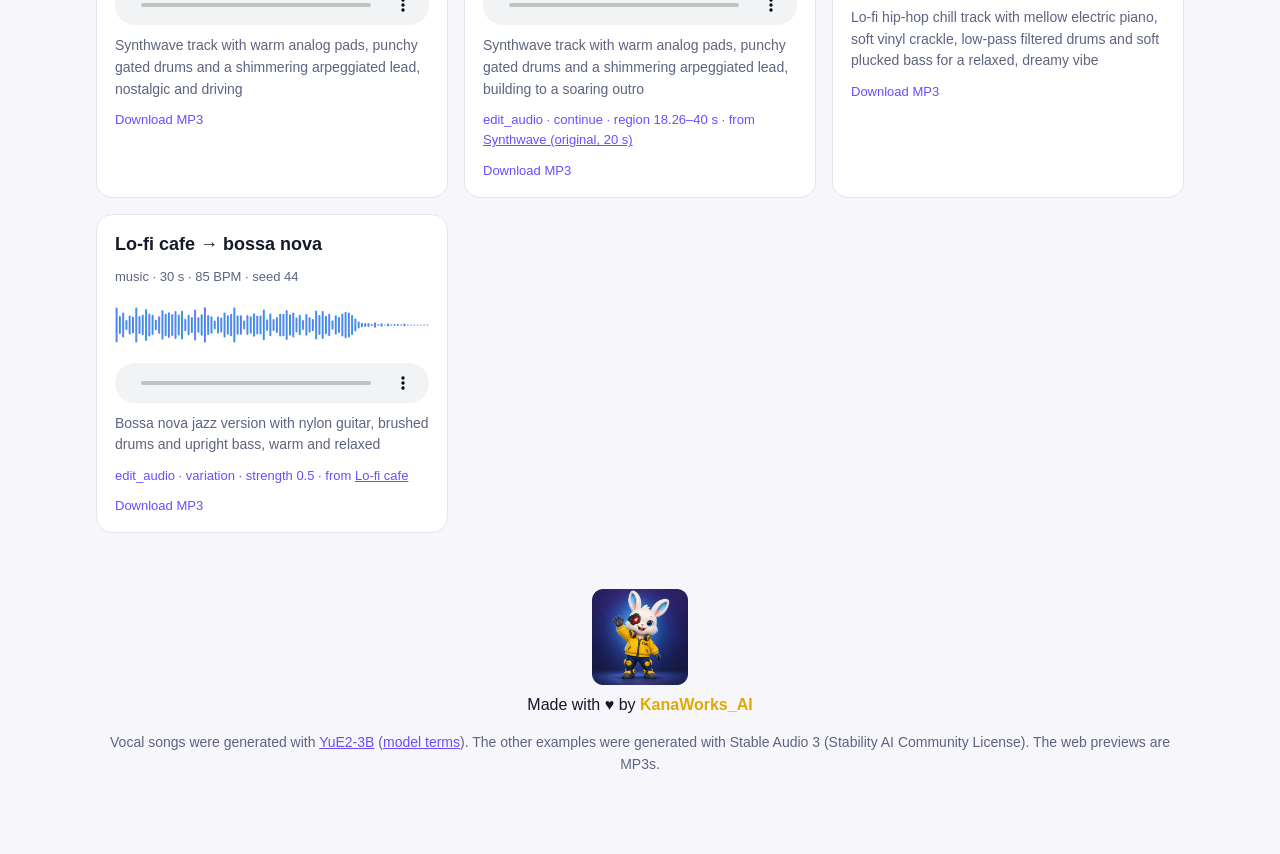
==== commit 5d6dd7dc: "Refresh vocal song banners and setup guidance" ====
--- a/docs/index.html
+++ b/docs/index.html
@@ -24,7 +24,7 @@
 .dl{font-size:13px;color:var(--accent);text-decoration:none;align-self:flex-start}
 footer{margin-top:56px;color:var(--muted);font-size:14px;text-align:center} .made{display:inline-flex;flex-direction:column;align-items:center;gap:8px;text-decoration:none;color:var(--fg);font-size:16px} .made b{color:#e0a800} footer a{color:var(--accent)}
 </style></head><body>
-<div class="hero"><img src="assets/banner-en.jpg" alt="Audio Studio MCP: local vocal songs, instrumental music and sound effects for Claude Code and other MCP clients"></div>
+<div class="hero"><img src="assets/banner-en.jpg" alt="Audio Studio MCP: songs with vocals, BGM and sound effects generated locally for MCP clients"></div>
 <main><nav><a class="brand" href="https://github.com/kanaworksai-hue"><img src="brand/kanaworks-mark.png" alt="">KanaWorks_AI</a><a href="#songs">Vocal songs</a><a href="#music">Music</a><a href="#sfx">Sound effects</a><a href="#loop">Loops</a><a href="#edit">Editing</a><a href="https://github.com/kanaworksai-hue/audio-studio-mcp">GitHub</a></nav>
 <p class="intro">Listen to samples generated locally by <a href="https://github.com/kanaworksai-hue/audio-studio-mcp">Audio Studio MCP</a>. YuE2 turns lyrics and a musical style into vocals and accompaniment. Stable Audio 3 generates instrumental music and sound effects.</p>
 <section id="songs">
